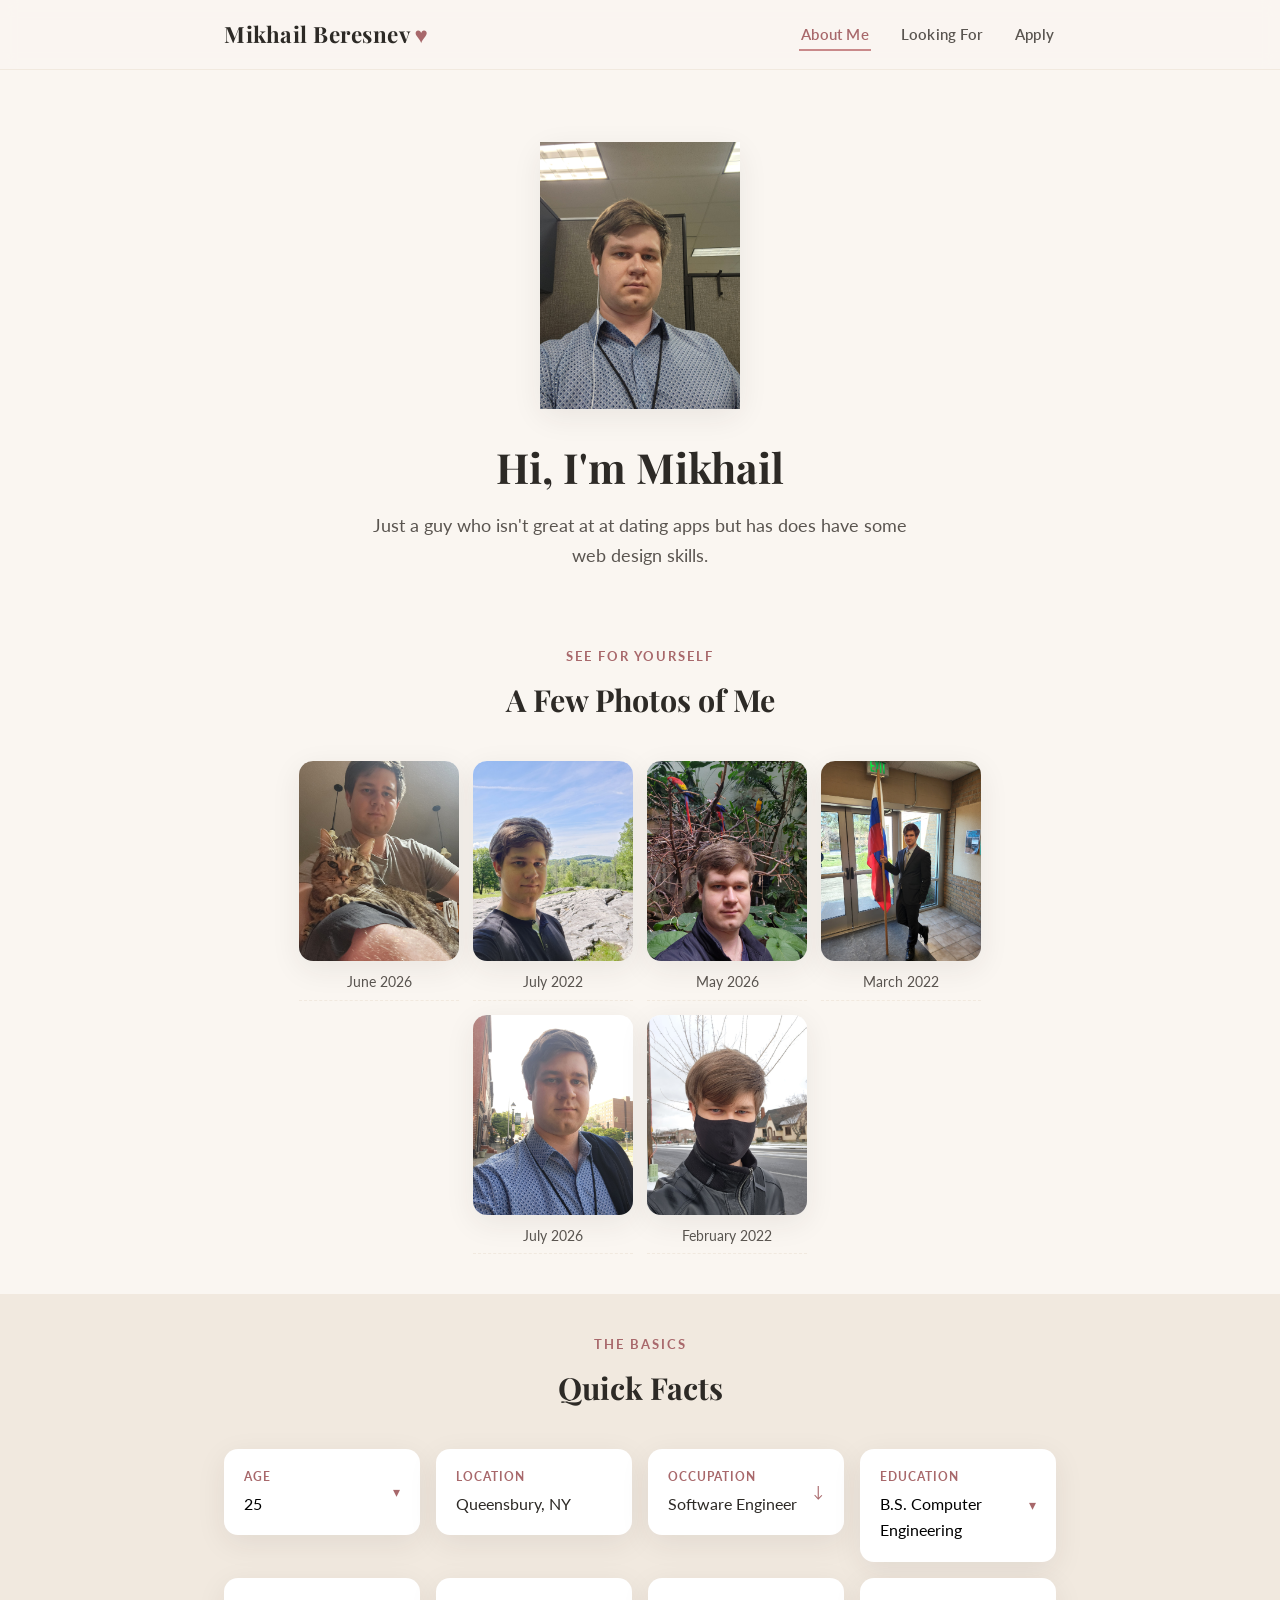
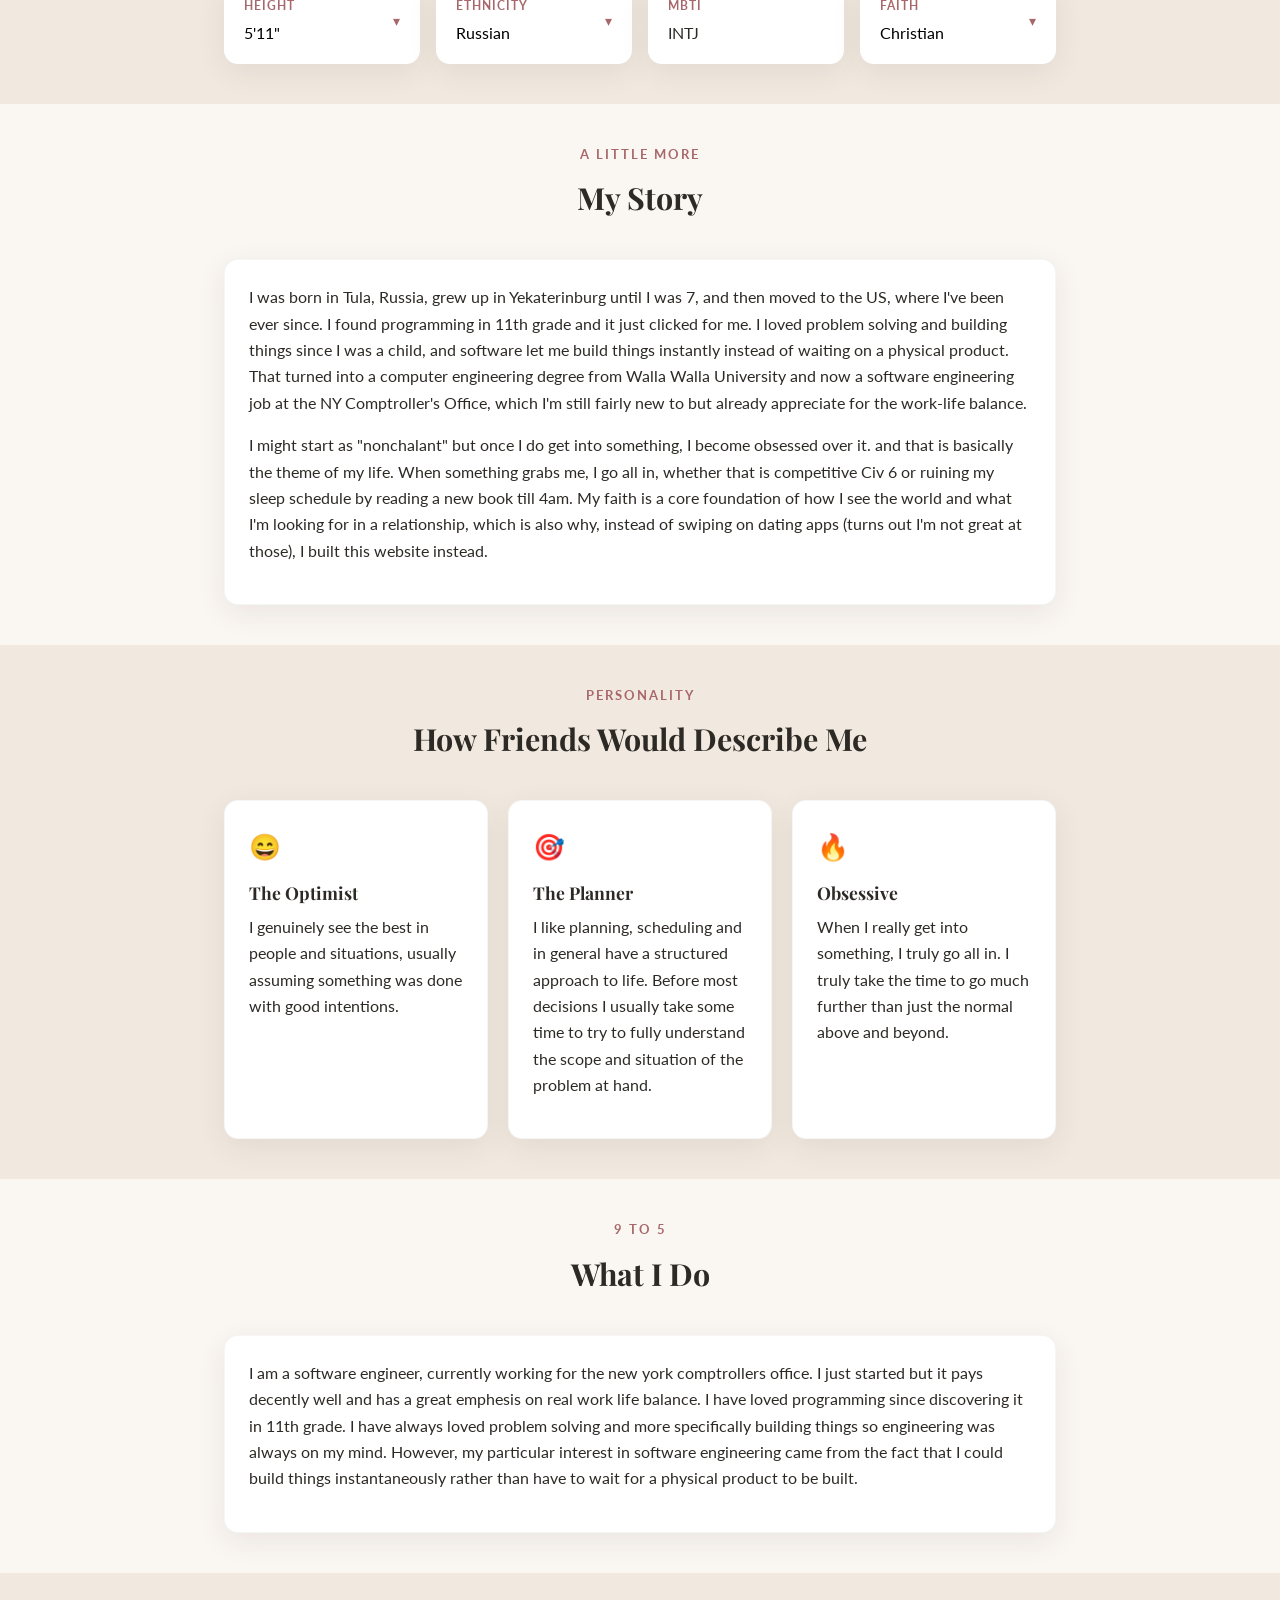
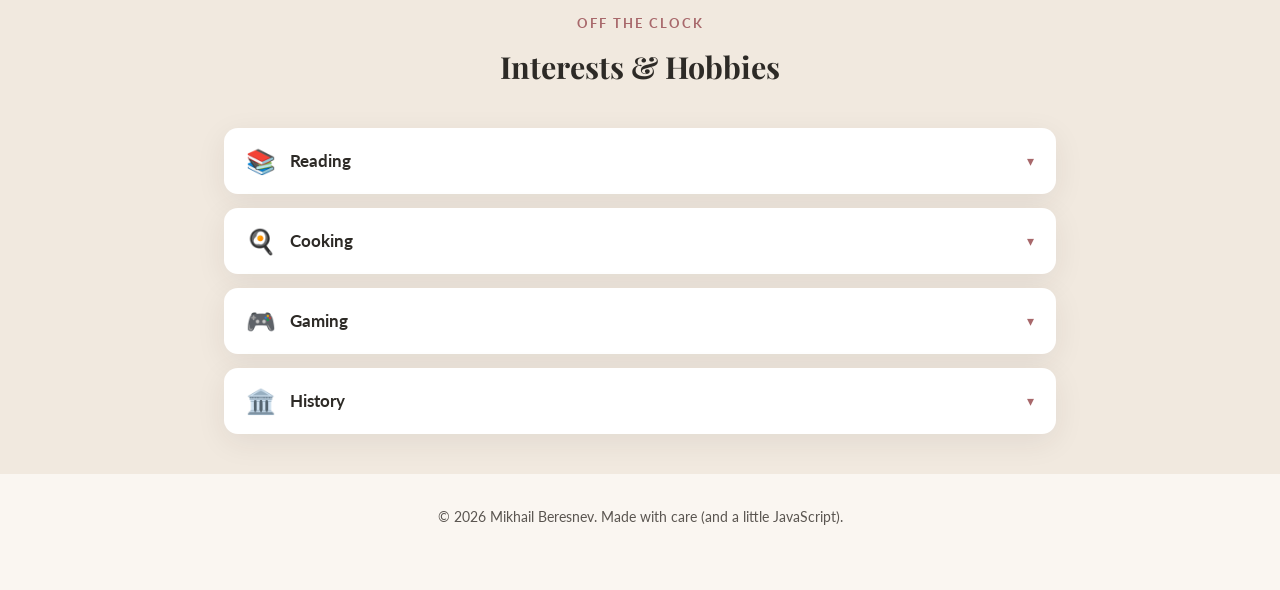
==== index.html @ d7865e02 "Add dating resume site: About Me, Looking For, and Apply pages Static HTML/CSS/JS site with expandab" ====
<!DOCTYPE html>
<html lang="en">
<head>
  <meta charset="UTF-8" />
  <meta name="viewport" content="width=device-width, initial-scale=1.0" />
  <title>About Me | Mikhail Beresnev</title>
  <link rel="preconnect" href="https://fonts.googleapis.com" />
  <link href="https://fonts.googleapis.com/css2?family=Playfair+Display:wght@700&family=Lato:wght@400;700&display=swap" rel="stylesheet" />
  <link rel="stylesheet" href="css/style.css" />
</head>
<body>

  <header class="site-header">
    <nav class="nav-bar">
      <div class="brand">Mikhail Beresnev <span>&hearts;</span></div>
      <button class="nav-toggle" aria-label="Toggle navigation">
        <span></span><span></span><span></span>
      </button>
      <ul class="nav-links">
        <li><a href="index.html">About Me</a></li>
        <li><a href="looking-for.html">Looking For</a></li>
        <li><a href="apply.html">Apply</a></li>
      </ul>
    </nav>
  </header>

  <main>
    <section class="hero">
      <div class="container">
        <div class="hero-photo"><img src="images/personal%20photos/20260702_132244.jpg" alt="Photo of Mikhail" loading="lazy" /></div>
        <h1>Hi, I'm Mikhail</h1>
        <p class="subtitle">
          Just a guy who isn't great at at dating apps but has does have some web design skills.
        </p>
      </div>
    </section>

    <section>
      <div class="container">
        <div class="section-title reveal">
          <span class="kicker">See For Yourself</span>
          <h2>A Few Photos of Me</h2>
        </div>
        <div class="photo-grid reveal">
          <figure class="photo-item">
            <div class="photo-slot"><img src="images/personal%20photos/20260629_222703.jpg" alt="Photo of Mikhail" loading="lazy" /></div>
            <figcaption class="photo-date" contenteditable="true" data-placeholder="Add date">June 2026</figcaption>
          </figure>
          <figure class="photo-item">
            <div class="photo-slot"><img src="images/personal%20photos/Screenshot_20250103_224920_Gallery.jpg" alt="Photo of Mikhail" loading="lazy" /></div>
            <figcaption class="photo-date" contenteditable="true" data-placeholder="Add date">July 2022</figcaption>
          </figure>
          <figure class="photo-item">
            <div class="photo-slot"><img src="images/personal%20photos/20260524_122659.jpg" alt="Photo of Mikhail" loading="lazy" /></div>
            <figcaption class="photo-date" contenteditable="true" data-placeholder="Add date">May 2026</figcaption>
          </figure>
          <figure class="photo-item">
            <div class="photo-slot"><img src="images/personal%20photos/Screenshot_20250103_224856_Gallery.jpg" alt="Photo of Mikhail" loading="lazy" /></div>
            <figcaption class="photo-date" contenteditable="true" data-placeholder="Add date">March 2022</figcaption>
          </figure>
          <figure class="photo-item">
            <div class="photo-slot"><img src="images/personal%20photos/20260702_171111.jpg" alt="Photo of Mikhail" loading="lazy" /></div>
            <figcaption class="photo-date" contenteditable="true" data-placeholder="Add date">July 2026</figcaption>
          </figure>
          <figure class="photo-item">
            <div class="photo-slot"><img src="images/personal%20photos/Screenshot_20250103_224812_Gallery.jpg" alt="Photo of Mikhail" loading="lazy" /></div>
            <figcaption class="photo-date" contenteditable="true" data-placeholder="Add date">February 2022</figcaption>
          </figure>
        </div>
      </div>
    </section>

    <section class="alt">
      <div class="container">
        <div class="section-title reveal">
          <span class="kicker">The Basics</span>
          <h2>Quick Facts</h2>
        </div>
        <ul class="fact-list reveal">
          <li class="fact">
            <button class="fact-toggle" aria-expanded="false">
              <span class="fact-main"><span class="label">Age</span><span class="fact-value">25</span></span>
              <span class="fact-chevron">&#9662;</span>
            </button>
            <div class="fact-panel">
              <div class="fact-panel-inner">
                <p>May 4th, 2001</p>
              </div>
            </div>
          </li>
          <li class="fact fact-static">
            <span class="fact-main"><span class="label">Location</span><span class="fact-value">Queensbury, NY</span></span>
          </li>
          <li class="fact">
            <a class="fact-toggle fact-link" href="#what-i-do">
              <span class="fact-main"><span class="label">Occupation</span><span class="fact-value">Software Engineer</span></span>
              <span class="fact-chevron fact-arrow">&#8595;</span>
            </a>
          </li>
          <li class="fact">
            <button class="fact-toggle" aria-expanded="false">
              <span class="fact-main"><span class="label">Education</span><span class="fact-value">B.S. Computer Engineering</span></span>
              <span class="fact-chevron">&#9662;</span>
            </button>
            <div class="fact-panel">
              <div class="fact-panel-inner">
                <p>Walla Walla University</p>
              </div>
            </div>
          </li>
          <li class="fact">
            <button class="fact-toggle" aria-expanded="false">
              <span class="fact-main"><span class="label">Height</span><span class="fact-value">5'11"</span></span>
              <span class="fact-chevron">&#9662;</span>
            </button>
            <div class="fact-panel">
              <div class="fact-panel-inner">
                <p>6 feet with shoes</p>
              </div>
            </div>
          </li>
          <li class="fact">
            <button class="fact-toggle" aria-expanded="false">
              <span class="fact-main"><span class="label">Ethnicity</span><span class="fact-value">Russian</span></span>
              <span class="fact-chevron">&#9662;</span>
            </button>
            <div class="fact-panel">
              <div class="fact-panel-inner">
                <p>100% Russian, born in Tula and lived in Yekaterinburg till 7 before moving to the US</p>
              </div>
            </div>
          </li>
          <li class="fact fact-static">
            <span class="fact-main"><span class="label">MBTI</span><span class="fact-value">INTJ</span></span>
          </li>
          <li class="fact">
            <button class="fact-toggle" aria-expanded="false">
              <span class="fact-main"><span class="label">Faith</span><span class="fact-value">Christian</span></span>
              <span class="fact-chevron">&#9662;</span>
            </button>
            <div class="fact-panel">
              <div class="fact-panel-inner">
                <p>Seventh-Day Adventist</p>
              </div>
            </div>
          </li>
        </ul>
      </div>
    </section>

    <section>
      <div class="container">
        <div class="section-title reveal">
          <span class="kicker">A Little More</span>
          <h2>My Story</h2>
        </div>
        <div class="card reveal">
          <p>
            I was born in Tula, Russia, grew up in Yekaterinburg until I was 7, and then moved to
            the US, where I've been ever since. I found programming in 11th grade and it just clicked for me. 
            I loved problem solving and building things since I was a child, and software let me build things instantly 
            instead of waiting on a physical product. That turned into a computer engineering
            degree from Walla Walla University and now a software engineering job at the NY Comptroller's
            Office, which I'm still fairly new to but already appreciate for the work-life balance.
          </p>
          <p>
            I might start as "nonchalant" but once I do get into something, I become obsessed over it. and that is 
            basically the theme of my life. When something grabs me, I go all in, whether 
            that is competitive Civ 6 or ruining my sleep schedule by reading a new book till 4am.
            My faith is a core foundation of how I see the world and what I'm looking for in a relationship, 
            which is also why, instead of swiping on dating apps (turns out I'm not great at those),
            I built this website instead.
          </p>
        </div>
      </div>
    </section>

    <section class="alt">
      <div class="container">
        <div class="section-title reveal">
          <span class="kicker">Personality</span>
          <h2>How Friends Would Describe Me</h2>
        </div>
        <div class="grid reveal">
          <div class="card">
            <span class="icon">😄</span>
            <h3>The Optimist</h3>
            <p>I genuinely see the best in people and situations, usually assuming 
              something was done with good intentions.</p>
          </div>
          <div class="card">
            <span class="icon">🎯</span>
            <h3>The Planner</h3>
            <p>I like planning, scheduling and in general have a structured approach to life. 
              Before most decisions I usually take some time to try to fully understand 
              the scope and situation of the problem at hand.</p>
          </div>
          <div class="card">
            <span class="icon">🔥</span>
            <h3>Obsessive</h3>
            <p>When I really get into something, I truly go all in. I truly take the time to go 
              much further than just the normal above and beyond.</p>
          </div>
        </div>
      </div>
    </section>

    <section id="what-i-do">
      <div class="container">
        <div class="section-title reveal">
          <span class="kicker">9 to 5</span>
          <h2>What I Do</h2>
        </div>
        <div class="card reveal">
          <p>
            I am a software engineer, currently working for the new york comptrollers office. 
            I just started but it pays decently well and has a great emphesis on real work life balance. 
            I have loved programming since discovering it in 11th grade. I have always loved problem solving and
            more specifically building things so engineering was always on my mind. However, my particular interest
            in software engineering came from the fact that I could build things instantaneously rather than have to wait
            for a physical product to be built. 
          </p>
        </div>
      </div>
    </section>

    <section class="alt">
      <div class="container">
        <div class="section-title reveal">
          <span class="kicker">Off the Clock</span>
          <h2>Interests &amp; Hobbies</h2>
        </div>
        <div class="hobbies-list reveal">

          <div class="hobby">
            <button class="hobby-toggle" aria-expanded="false">
              <span class="hobby-icon">📚</span>
              <span class="hobby-name">Reading</span>
              <span class="hobby-chevron">&#9662;</span>
            </button>
            <div class="hobby-panel">
              <div class="hobby-panel-inner">
                <p>I didn't care too much for reading when I was younger, and then I read Prince Capsian 
                  from the Chronicles of Narnia series in 4th gradeand have been an avid reader since.
                  I experienced a second revolution around the age of 14 when I discovered light novels, 
                  and later Chinese web novels. Since then, I read on average probably around 3-4 hours a day, 
                  sometimes a lot more if I am just starting a new book.
                </p>
                <a class="hobby-link-card" href="https://www.novelupdates.com/viewlist/89426/" target="_blank" rel="noopener">
                  <span class="hobby-link-icon">📖</span>
                  <span class="hobby-link-info">
                    <span class="hobby-link-title">Mikhail's Masterpieces</span>
                    <span class="hobby-link-desc">Some novels that I consider to be the peak of eastern literature.</span>
                  </span>
                  <span class="hobby-link-arrow">&#8594;</span>
                </a>
              </div>
            </div>
          </div>

          <div class="hobby">
            <button class="hobby-toggle" aria-expanded="false">
              <span class="hobby-icon">🍳</span>
              <span class="hobby-name">Cooking</span>
              <span class="hobby-chevron">&#9662;</span>
            </button>
            <div class="hobby-panel">
              <div class="hobby-panel-inner">
                <p>I love food, and by extension love cooking when I have the opportunity.
                  Sounds a bit basic but my signature dish is a garlic heavy tomato soup. 
                  I can also make pasta at resteurant quality, though I don't enjoy pasta too often myself. 
                  Regarding food in general, I generally like spicy food, though the spiciest I can go 
                  is the buldak chicken ramen. My favorite cuisine is Russian, but a close second is Greek. I am mostly a vegetarian 
                  myself with the exception of chicken, but I do occasionally eat Beef, Lamb and Turkey.</p>
                <div class="hobby-gallery">
                  <div class="hobby-photo"><img src="images/food/20220516_183814.jpg" alt="A dish Mikhail cooked" loading="lazy" /></div>
                  <div class="hobby-photo"><img src="images/food/20220520_155654.jpg" alt="A dish Mikhail cooked" loading="lazy" /></div>
                  <div class="hobby-photo"><img src="images/food/20220529_213527.jpg" alt="A dish Mikhail cooked" loading="lazy" /></div>
                </div>
              </div>
            </div>
          </div>

          <div class="hobby">
            <button class="hobby-toggle" aria-expanded="false">
              <span class="hobby-icon">🎮</span>
              <span class="hobby-name">Gaming</span>
              <span class="hobby-chevron">&#9662;</span>
            </button>
            <div class="hobby-panel">
              <div class="hobby-panel-inner">
                <p>Gaming is interesting because it is more of a social tool/activty for me than anything else. 
                  Since I was a kid, it was my primary way to connect with people. Thus, it has developed to be an important hobby for me. 
                  I primarily enjoy playing startegy games like Civilizations 6, and Crusader Kings 3. 
                  Should note/brag that I can be considered a top 100 player in Civilizations 6 in the world, 
                  with my team making it to the top 8 in the world championship.
                  I don't play single player games as much but I recently really enjoyed playing Expeditions 33. 
                  Finally, for my top 3, Genshin Impact is up there, with me playing it from day 1 and being AR60, though I haven't played it in the last year.</p>
                <div class="hobby-gallery">
                  <div class="hobby-photo"><img src="images/gaming/e5833a53529ff9879e87689f1e8b04d45ba7e6c97fa791e2.avif" alt="A game I enjoy" loading="lazy" /></div>
                  <div class="hobby-photo"><img src="images/gaming/fifa-22-pc-game-origin-cover_47_.jpg" alt="FIFA 22" loading="lazy" /></div>
                  <div class="hobby-photo"><img src="images/gaming/genshin-impact-hqdph.jpg" alt="Genshin Impact" loading="lazy" /></div>
                </div>
              </div>
            </div>
          </div>

          <div class="hobby">
            <button class="hobby-toggle" aria-expanded="false">
              <span class="hobby-icon">🏛️</span>
              <span class="hobby-name">History</span>
              <span class="hobby-chevron">&#9662;</span>
            </button>
            <div class="hobby-panel">
              <div class="hobby-panel-inner">
                <p>Along with Math, History has always been my favorite subject. 
                  I tend to be drawn to ancient history in particular as it is always fascinating to 
                  me to learn about how people of the past lived. My study generally includes the whole world 
                  the more ancient the period is. However, as we move to the modern times, especially 
                  after the medieval era, I tend to focus more on Europe, and more particularly on Russia past the Renaissance. 
                  Recently I have also really enjoyed the "Fall of Civilization Podcast" that I would like to recommend.</p>
                <a class="hobby-link-card" href="https://www.youtube.com/@FallofCivilizations" target="_blank" rel="noopener">
                  <span class="hobby-link-icon">🏺</span>
                  <span class="hobby-link-info">
                    <span class="hobby-link-title">Fall of Civilizations</span>
                    <span class="hobby-link-desc">The podcast/channel I keep recommending to everyone.</span>
                  </span>
                  <span class="hobby-link-arrow">&#8594;</span>
                </a>
              </div>
            </div>
          </div>

        </div>
      </div>
    </section>
  </main>

  <footer class="site-footer">
    <div class="container">
      <p>&copy; <span id="year"></span> Mikhail Beresnev. Made with care (and a little JavaScript).</p>
    </div>
  </footer>

  <script src="js/main.js"></script>
  <script>document.getElementById("year").textContent = new Date().getFullYear();</script>
</body>
</html>
---- css/style.css ----
/* ===== Design tokens ===== */
:root {
  --cream: #faf6f1;
  --cream-dark: #f1e9df;
  --charcoal: #2d2a26;
  --charcoal-soft: #5a5550;
  --rose: #c98a8a;
  --rose-dark: #a8686b;
  --gold: #c9a86a;
  --card-shadow: 0 8px 30px rgba(45, 42, 38, 0.08);
  --radius: 14px;
  --max-width: 880px;
}

* {
  box-sizing: border-box;
}

html {
  scroll-behavior: smooth;
}

body {
  margin: 0;
  font-family: "Lato", "Segoe UI", -apple-system, sans-serif;
  color: var(--charcoal);
  background: var(--cream);
  line-height: 1.65;
}

h1, h2, h3, h4 {
  font-family: "Playfair Display", "Georgia", serif;
  font-weight: 700;
  color: var(--charcoal);
  margin: 0 0 0.5em;
}

p {
  margin: 0 0 1em;
}

a {
  color: var(--rose-dark);
  text-decoration: none;
}

a:hover {
  text-decoration: underline;
}

img {
  max-width: 100%;
  display: block;
}

.container {
  max-width: var(--max-width);
  margin: 0 auto;
  padding: 0 24px;
}

/* ===== Header / Nav ===== */
.site-header {
  position: sticky;
  top: 0;
  z-index: 100;
  background: rgba(250, 246, 241, 0.9);
  backdrop-filter: blur(8px);
  border-bottom: 1px solid var(--cream-dark);
}

.nav-bar {
  max-width: var(--max-width);
  margin: 0 auto;
  padding: 16px 24px;
  display: flex;
  align-items: center;
  justify-content: space-between;
}

.brand {
  font-family: "Playfair Display", serif;
  font-size: 1.4rem;
  font-weight: 700;
  letter-spacing: 0.5px;
}

.brand span {
  color: var(--rose-dark);
}

.nav-links {
  display: flex;
  gap: 28px;
  list-style: none;
  margin: 0;
  padding: 0;
}

.nav-links a {
  color: var(--charcoal-soft);
  font-weight: 600;
  font-size: 0.95rem;
  letter-spacing: 0.2px;
  padding: 6px 2px;
  border-bottom: 2px solid transparent;
  transition: color 0.2s, border-color 0.2s;
}

.nav-links a:hover,
.nav-links a.active {
  color: var(--rose-dark);
  border-bottom-color: var(--rose);
  text-decoration: none;
}

.nav-toggle {
  display: none;
  background: none;
  border: none;
  cursor: pointer;
  padding: 8px;
}

.nav-toggle span {
  display: block;
  width: 24px;
  height: 2px;
  background: var(--charcoal);
  margin: 5px 0;
  transition: transform 0.2s, opacity 0.2s;
}

/* ===== Hero ===== */
.hero {
  padding: 72px 0 48px;
  text-align: center;
}

.hero-photo {
  width: 200px;
  aspect-ratio: 4 / 5;
  border-radius: var(--radius);
  margin: 0 auto 24px;
  background: linear-gradient(135deg, var(--rose), var(--gold));
  display: flex;
  align-items: center;
  justify-content: center;
  color: white;
  font-family: "Playfair Display", serif;
  font-size: 2.4rem;
  box-shadow: var(--card-shadow);
}

.hero h1 {
  font-size: 2.6rem;
  margin-bottom: 0.2em;
}

.hero .subtitle {
  color: var(--charcoal-soft);
  font-size: 1.15rem;
  max-width: 560px;
  margin: 0 auto 1.5em;
}

.tagline {
  display: inline-block;
  background: var(--cream-dark);
  color: var(--rose-dark);
  padding: 6px 16px;
  border-radius: 999px;
  font-size: 0.85rem;
  font-weight: 700;
  letter-spacing: 0.5px;
  text-transform: uppercase;
}

/* ===== Sections & Cards ===== */
section {
  padding: 40px 0;
}

/* Avoid stacking the hero's own bottom padding with the next section's
   top padding, which otherwise reads as a big dead gap between them. */
.hero + section {
  padding-top: 0;
}

section.alt {
  background: var(--cream-dark);
}

.section-title {
  text-align: center;
  margin-bottom: 36px;
}

.section-title h2 {
  font-size: 1.9rem;
}

.section-title .kicker {
  display: block;
  color: var(--rose-dark);
  font-size: 0.8rem;
  font-weight: 700;
  letter-spacing: 2px;
  text-transform: uppercase;
  margin-bottom: 8px;
}

.grid {
  display: grid;
  grid-template-columns: repeat(auto-fit, minmax(220px, 1fr));
  gap: 20px;
}

.card {
  background: white;
  border-radius: var(--radius);
  padding: 24px;
  box-shadow: var(--card-shadow);
  border: 1px solid rgba(45, 42, 38, 0.04);
}

.card h3 {
  font-size: 1.1rem;
  margin-bottom: 0.4em;
}

.card .icon {
  font-size: 1.6rem;
  margin-bottom: 10px;
  display: block;
}

.fact-list {
  list-style: none;
  padding: 0;
  margin: 0;
  display: grid;
  grid-template-columns: repeat(auto-fit, minmax(180px, 1fr));
  gap: 16px;
  align-items: start;
}

.fact-list li.fact {
  background: white;
  border-radius: var(--radius);
  box-shadow: var(--card-shadow);
  overflow: hidden;
}

.fact-toggle {
  width: 100%;
  min-height: 60px;
  box-sizing: border-box;
  display: flex;
  align-items: center;
  gap: 10px;
  background: none;
  border: none;
  cursor: pointer;
  font: inherit;
  line-height: inherit;
  margin: 0;
  text-align: left;
  padding: 18px 20px;
}

.fact-main {
  flex: 1;
  min-width: 0;
}

.fact-value {
  display: block;
}

.fact-chevron {
  color: var(--rose-dark);
  font-size: 0.85rem;
  flex-shrink: 0;
  transition: transform 0.25s ease;
}

.fact-toggle[aria-expanded="true"] .fact-chevron {
  transform: rotate(180deg);
}

.fact-list li.fact-static {
  min-height: 60px;
  box-sizing: border-box;
  display: flex;
  align-items: center;
  padding: 18px 20px;
}

a.fact-toggle.fact-link {
  color: inherit;
  text-decoration: none;
}

a.fact-toggle.fact-link:hover {
  text-decoration: none;
}

a.fact-toggle.fact-link:hover .fact-value {
  color: var(--rose-dark);
}

.fact-arrow {
  transition: transform 0.2s ease;
}

a.fact-toggle.fact-link:hover .fact-arrow {
  transform: translateY(3px);
}

.fact-panel {
  max-height: 0;
  overflow: hidden;
  transition: max-height 0.3s ease;
}

.fact-panel-inner {
  padding: 0 20px 18px;
}

.fact-panel-inner p {
  margin: 0;
  font-size: 0.92rem;
  color: var(--charcoal-soft);
}

.fact-list .label {
  display: block;
  font-size: 0.75rem;
  text-transform: uppercase;
  letter-spacing: 1px;
  color: var(--rose-dark);
  font-weight: 700;
  margin-bottom: 4px;
}

/* ===== Photo grid (About Me photos) ===== */
.photo-grid {
  display: flex;
  flex-wrap: wrap;
  justify-content: center;
  gap: 14px;
}

.photo-item {
  margin: 0;
  width: 160px;
}

.photo-slot {
  aspect-ratio: 4 / 5;
  border-radius: var(--radius);
  display: flex;
  align-items: center;
  justify-content: center;
  color: #b7ac9d;
  font-size: 0.9rem;
  background: white;
  box-shadow: var(--card-shadow);
  position: relative;
  cursor: pointer;
  overflow: hidden;
  transition: box-shadow 0.2s ease;
}

.photo-slot img {
  width: 100%;
  height: 100%;
  object-fit: cover;
}

.photo-slot:hover {
  box-shadow: 0 10px 34px rgba(45, 42, 38, 0.14);
}

/* Featured (expanded) photo — flex-basis 100% (not max-width on the item
   itself) guarantees a full line-break even on wide screens; the visual
   size cap lives on the inner slot instead so it still reads as centered. */
.photo-item.is-featured {
  order: -1;
  flex: 1 1 100%;
  width: 100%;
  margin-bottom: 4px;
}

.photo-item.is-featured .photo-slot {
  max-width: 420px;
  margin: 0 auto;
}

.photo-grid.gallery-active .photo-item:not(.is-featured) {
  width: 92px;
}

.photo-item.is-featured .photo-slot::after {
  content: "\2715 close";
  position: absolute;
  bottom: 10px;
  right: 10px;
  font-size: 0.7rem;
  letter-spacing: 0.5px;
  background: rgba(255, 255, 255, 0.9);
  padding: 4px 10px;
  border-radius: 999px;
  color: var(--charcoal-soft);
  box-shadow: var(--card-shadow);
}

.photo-date {
  margin-top: 8px;
  text-align: center;
  font-size: 0.85rem;
  color: var(--charcoal-soft);
  border-bottom: 1px dashed var(--cream-dark);
  padding: 2px 4px 6px;
  cursor: text;
}

.photo-date:hover,
.photo-date:focus {
  color: var(--rose-dark);
  border-bottom-color: var(--rose);
  outline: none;
}

.tag-cloud {
  display: flex;
  flex-wrap: wrap;
  gap: 10px;
  justify-content: center;
}

.tag {
  background: white;
  border: 1px solid var(--cream-dark);
  padding: 8px 16px;
  border-radius: 999px;
  font-size: 0.9rem;
  box-shadow: var(--card-shadow);
}

/* ===== Expandable hobby cards ===== */
.hobbies-list {
  display: flex;
  flex-direction: column;
  gap: 14px;
}

.hobby {
  background: white;
  border-radius: var(--radius);
  box-shadow: var(--card-shadow);
  overflow: hidden;
}

.hobby-toggle {
  width: 100%;
  display: flex;
  align-items: center;
  gap: 14px;
  background: none;
  border: none;
  cursor: pointer;
  padding: 18px 22px;
  font-family: inherit;
  text-align: left;
}

.hobby-icon {
  font-size: 1.5rem;
}

.hobby-name {
  flex: 1;
  font-weight: 700;
  font-size: 1.05rem;
  color: var(--charcoal);
}

.hobby-chevron {
  color: var(--rose-dark);
  font-size: 0.9rem;
  transition: transform 0.25s ease;
}

.hobby-toggle[aria-expanded="true"] .hobby-chevron {
  transform: rotate(180deg);
}

.hobby-toggle:hover .hobby-name {
  color: var(--rose-dark);
}

.hobby-panel {
  max-height: 0;
  overflow: hidden;
  transition: max-height 0.35s ease;
}

.hobby-panel-inner {
  padding: 0 22px 22px;
}

.hobby-panel-inner p {
  margin-bottom: 16px;
  color: var(--charcoal-soft);
}

.hobby-gallery {
  display: grid;
  grid-template-columns: repeat(auto-fit, minmax(120px, 1fr));
  gap: 10px;
}

.hobby-photo {
  aspect-ratio: 4 / 3;
  border: 2px dashed var(--cream-dark);
  border-radius: 10px;
  display: flex;
  align-items: center;
  justify-content: center;
  color: #b7ac9d;
  font-size: 0.85rem;
  background: var(--cream);
  overflow: hidden;
}

.hobby-photo:has(img) {
  border-style: solid;
}

.hobby-photo img {
  width: 100%;
  height: 100%;
  object-fit: contain;
}

/* ===== Hobby link-out card (e.g. an external reading list) ===== */
.hobby-link-card {
  display: flex;
  align-items: center;
  gap: 16px;
  background: var(--cream);
  border: 1px solid var(--cream-dark);
  border-radius: var(--radius);
  padding: 16px 20px;
  color: inherit;
  text-decoration: none;
  transition: border-color 0.2s ease, background 0.2s ease;
}

.hobby-link-card:hover {
  border-color: var(--rose);
  background: white;
  text-decoration: none;
}

.hobby-link-icon {
  font-size: 1.6rem;
  flex-shrink: 0;
}

.hobby-link-info {
  flex: 1;
  min-width: 0;
  display: flex;
  flex-direction: column;
  gap: 2px;
}

.hobby-link-title {
  font-weight: 700;
  color: var(--charcoal);
}

.hobby-link-desc {
  font-size: 0.85rem;
  color: var(--charcoal-soft);
}

.hobby-link-arrow {
  color: var(--rose-dark);
  font-size: 1.1rem;
  flex-shrink: 0;
  transition: transform 0.2s ease;
}

.hobby-link-card:hover .hobby-link-arrow {
  transform: translateX(4px);
}

/* ===== Multi-column comparison (Looking For page) ===== */
.compare {
  display: grid;
  grid-template-columns: repeat(auto-fit, minmax(230px, 1fr));
  gap: 20px;
}

@media (max-width: 640px) {
  .compare {
    grid-template-columns: 1fr;
  }
}

.compare .card h3,
.no-gos h3 {
  display: flex;
  align-items: center;
  gap: 8px;
}

.must-haves h3 { color: var(--rose-dark); }
.nice-haves h3 { color: var(--gold); }
.no-gos h3 { color: #a1584f; }
.no-gos .point-list { margin-top: 8px; }

/* ===== Expandable must-have / nice-to-have points ===== */
.point-list {
  list-style: none;
  margin: 0;
  padding: 0;
}

.point {
  border-bottom: 1px solid var(--cream-dark);
}

.point:last-child {
  border-bottom: none;
}

.point-toggle {
  width: 100%;
  display: flex;
  align-items: center;
  gap: 10px;
  background: none;
  border: none;
  cursor: pointer;
  font: inherit;
  line-height: inherit;
  color: inherit;
  text-align: left;
  padding: 12px 2px;
}

.point-text {
  flex: 1;
}

.point-toggle .point-chevron {
  color: var(--rose-dark);
  font-size: 0.8rem;
  flex-shrink: 0;
  transition: transform 0.25s ease;
}

.point-toggle[aria-expanded="true"] .point-chevron {
  transform: rotate(180deg);
}

.point-panel {
  max-height: 0;
  overflow: hidden;
  transition: max-height 0.3s ease;
}

.point-panel-inner {
  padding: 0 2px 14px;
}

.point-panel-inner p {
  margin: 0;
  font-size: 0.88rem;
  color: var(--charcoal-soft);
}

/* ===== Disclaimer panel ===== */
.disclaimer {
  display: flex;
  align-items: flex-start;
  gap: 14px;
  background: white;
  border: 1px solid var(--cream-dark);
  border-left: 4px solid var(--rose);
  border-radius: var(--radius);
  padding: 20px 24px;
  box-shadow: var(--card-shadow);
}

.disclaimer-icon {
  font-size: 1.3rem;
  line-height: 1.4;
}

.disclaimer p {
  margin: 0;
  font-size: 0.92rem;
  color: var(--charcoal-soft);
}

.disclaimer strong {
  color: var(--charcoal);
}

/* ===== Principles (numbered list) ===== */
.principle {
  display: flex;
  gap: 20px;
  align-items: flex-start;
  background: white;
  border-radius: var(--radius);
  padding: 24px;
  box-shadow: var(--card-shadow);
  margin-bottom: 20px;
}

.principle .num {
  font-family: "Playfair Display", serif;
  font-size: 2rem;
  color: var(--rose);
  font-weight: 700;
  line-height: 1;
  min-width: 48px;
}

.principle h3 {
  margin-bottom: 6px;
}

/* ===== Form (Apply page) ===== */
.form-card {
  background: white;
  border-radius: var(--radius);
  box-shadow: var(--card-shadow);
  padding: 36px;
}

.form-row {
  display: grid;
  grid-template-columns: 1fr 1fr;
  gap: 18px;
}

@media (max-width: 640px) {
  .form-row {
    grid-template-columns: 1fr;
  }
}

.field {
  margin-bottom: 20px;
}

.field label {
  display: block;
  font-weight: 700;
  font-size: 0.9rem;
  margin-bottom: 6px;
  color: var(--charcoal-soft);
}

.field .hint {
  font-weight: 400;
  font-size: 0.8rem;
  color: #9a948c;
}

input[type="text"],
input[type="email"],
input[type="number"],
input[type="tel"],
input[type="url"],
input[type="file"],
select,
textarea {
  width: 100%;
  padding: 12px 14px;
  border: 1px solid #e2d9cc;
  border-radius: 8px;
  font-family: inherit;
  font-size: 1rem;
  background: var(--cream);
  color: var(--charcoal);
  transition: border-color 0.2s, box-shadow 0.2s;
}

input:focus,
select:focus,
textarea:focus {
  outline: none;
  border-color: var(--rose);
  box-shadow: 0 0 0 3px rgba(201, 138, 138, 0.15);
}

textarea {
  resize: vertical;
  min-height: 100px;
}

.error-msg {
  color: #b23b3b;
  font-size: 0.82rem;
  margin-top: 4px;
  display: none;
}

.field.invalid input,
.field.invalid textarea {
  border-color: #b23b3b;
}

.field.invalid .error-msg {
  display: block;
}

.btn {
  display: inline-block;
  background: var(--rose-dark);
  color: white;
  border: none;
  padding: 14px 32px;
  border-radius: 999px;
  font-size: 1rem;
  font-weight: 700;
  letter-spacing: 0.3px;
  cursor: pointer;
  transition: background 0.2s, transform 0.15s;
}

.btn:hover {
  background: #8f5457;
  text-decoration: none;
}

.btn:active {
  transform: scale(0.98);
}

.form-footer {
  text-align: center;
  margin-top: 8px;
}

.success-banner {
  display: none;
  background: #e7f3e5;
  border: 1px solid #b7d9b1;
  color: #365e30;
  padding: 16px 20px;
  border-radius: var(--radius);
  margin-bottom: 24px;
  text-align: center;
  font-weight: 600;
}

.success-banner.show {
  display: block;
}

.error-banner {
  display: none;
  background: #fbe9e7;
  border: 1px solid #eab3ab;
  color: #8a3b30;
  padding: 16px 20px;
  border-radius: var(--radius);
  margin-bottom: 24px;
  text-align: center;
  font-weight: 600;
}

.error-banner.show {
  display: block;
}

.hp-field {
  position: absolute;
  left: -9999px;
  width: 1px;
  height: 1px;
  opacity: 0;
}

/* ===== Footer ===== */
.site-footer {
  text-align: center;
  padding: 32px 24px 48px;
  color: var(--charcoal-soft);
  font-size: 0.85rem;
}

/* ===== Reveal animation ===== */
.reveal {
  opacity: 0;
  transform: translateY(16px);
  transition: opacity 0.6s ease, transform 0.6s ease;
}

.reveal.visible {
  opacity: 1;
  transform: translateY(0);
}

/* ===== Mobile nav ===== */
@media (max-width: 720px) {
  .nav-toggle {
    display: block;
  }

  .nav-links {
    position: absolute;
    top: 100%;
    left: 0;
    right: 0;
    background: var(--cream);
    flex-direction: column;
    gap: 0;
    max-height: 0;
    overflow: hidden;
    transition: max-height 0.25s ease;
    border-bottom: 1px solid var(--cream-dark);
  }

  .nav-links.open {
    max-height: 300px;
  }

  .nav-links li {
    border-top: 1px solid var(--cream-dark);
  }

  .nav-links a {
    display: block;
    padding: 14px 24px;
  }

  .hero h1 {
    font-size: 2.1rem;
  }
}
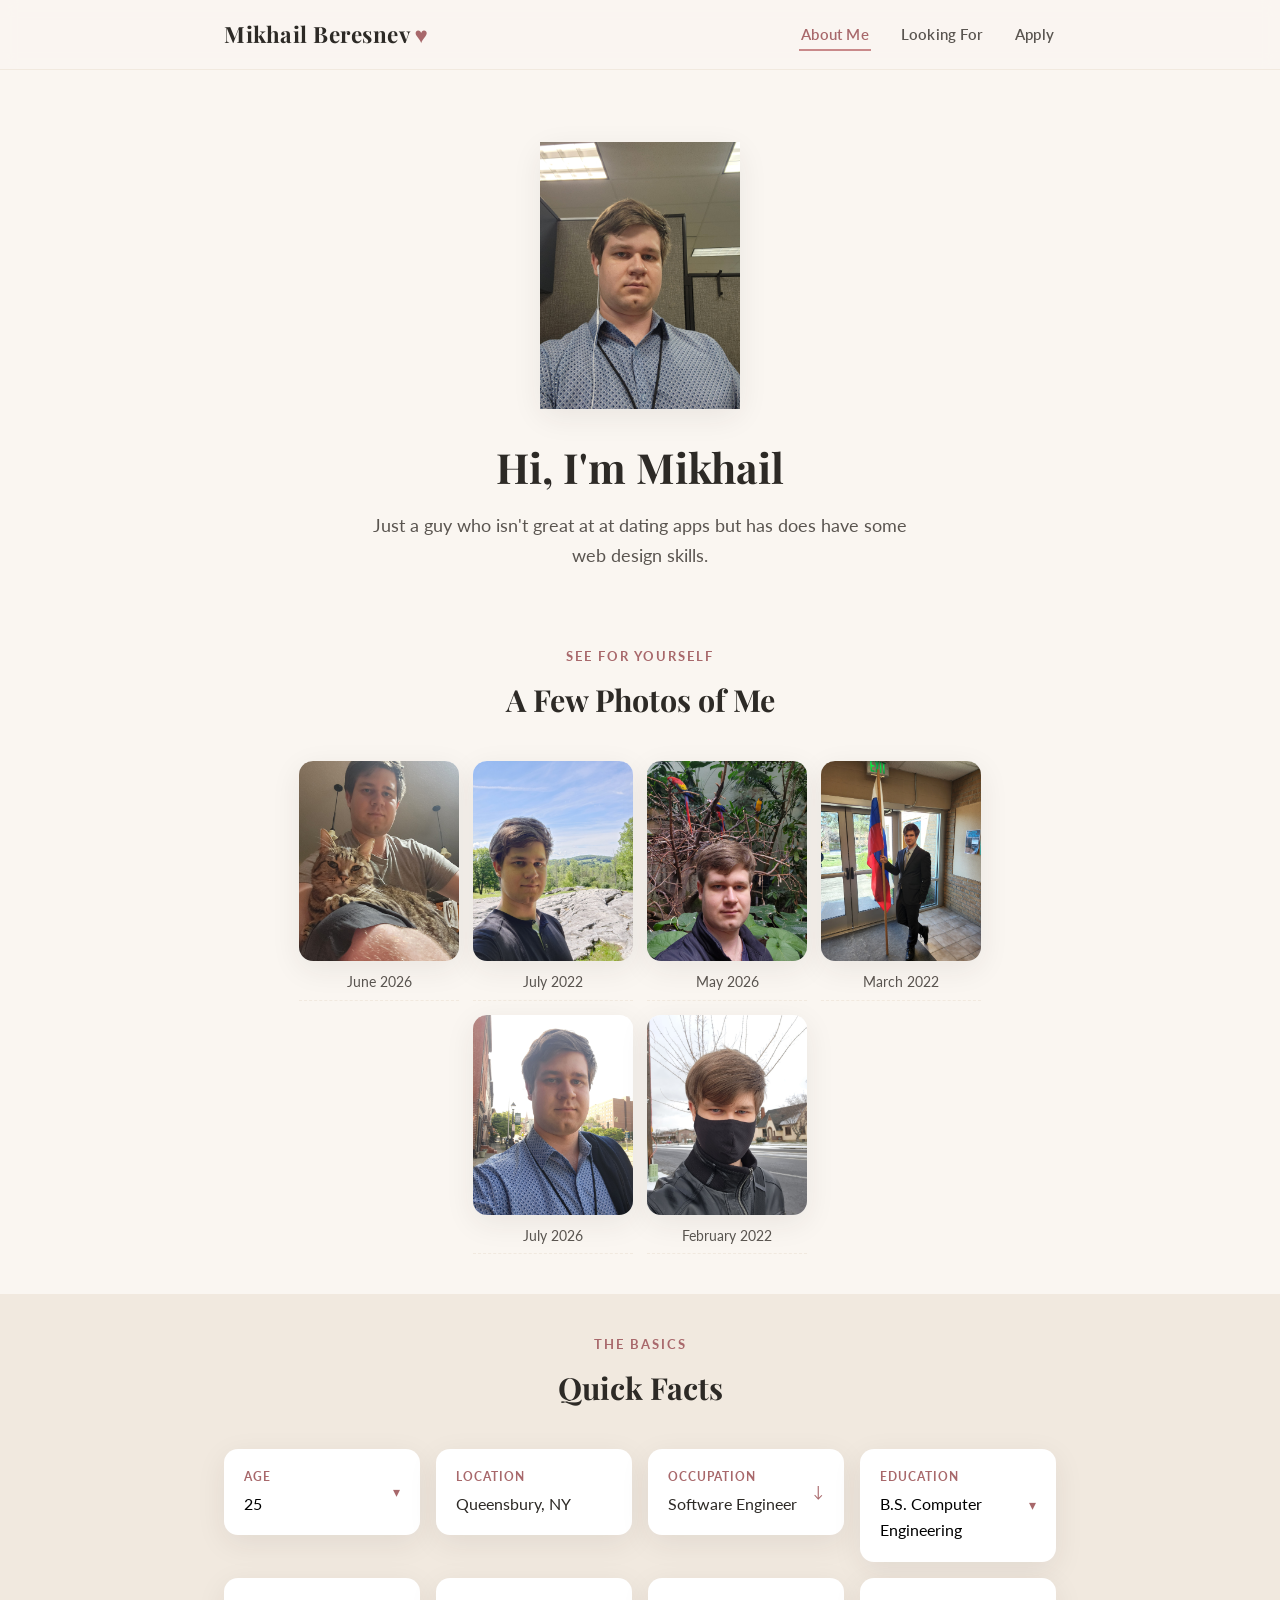
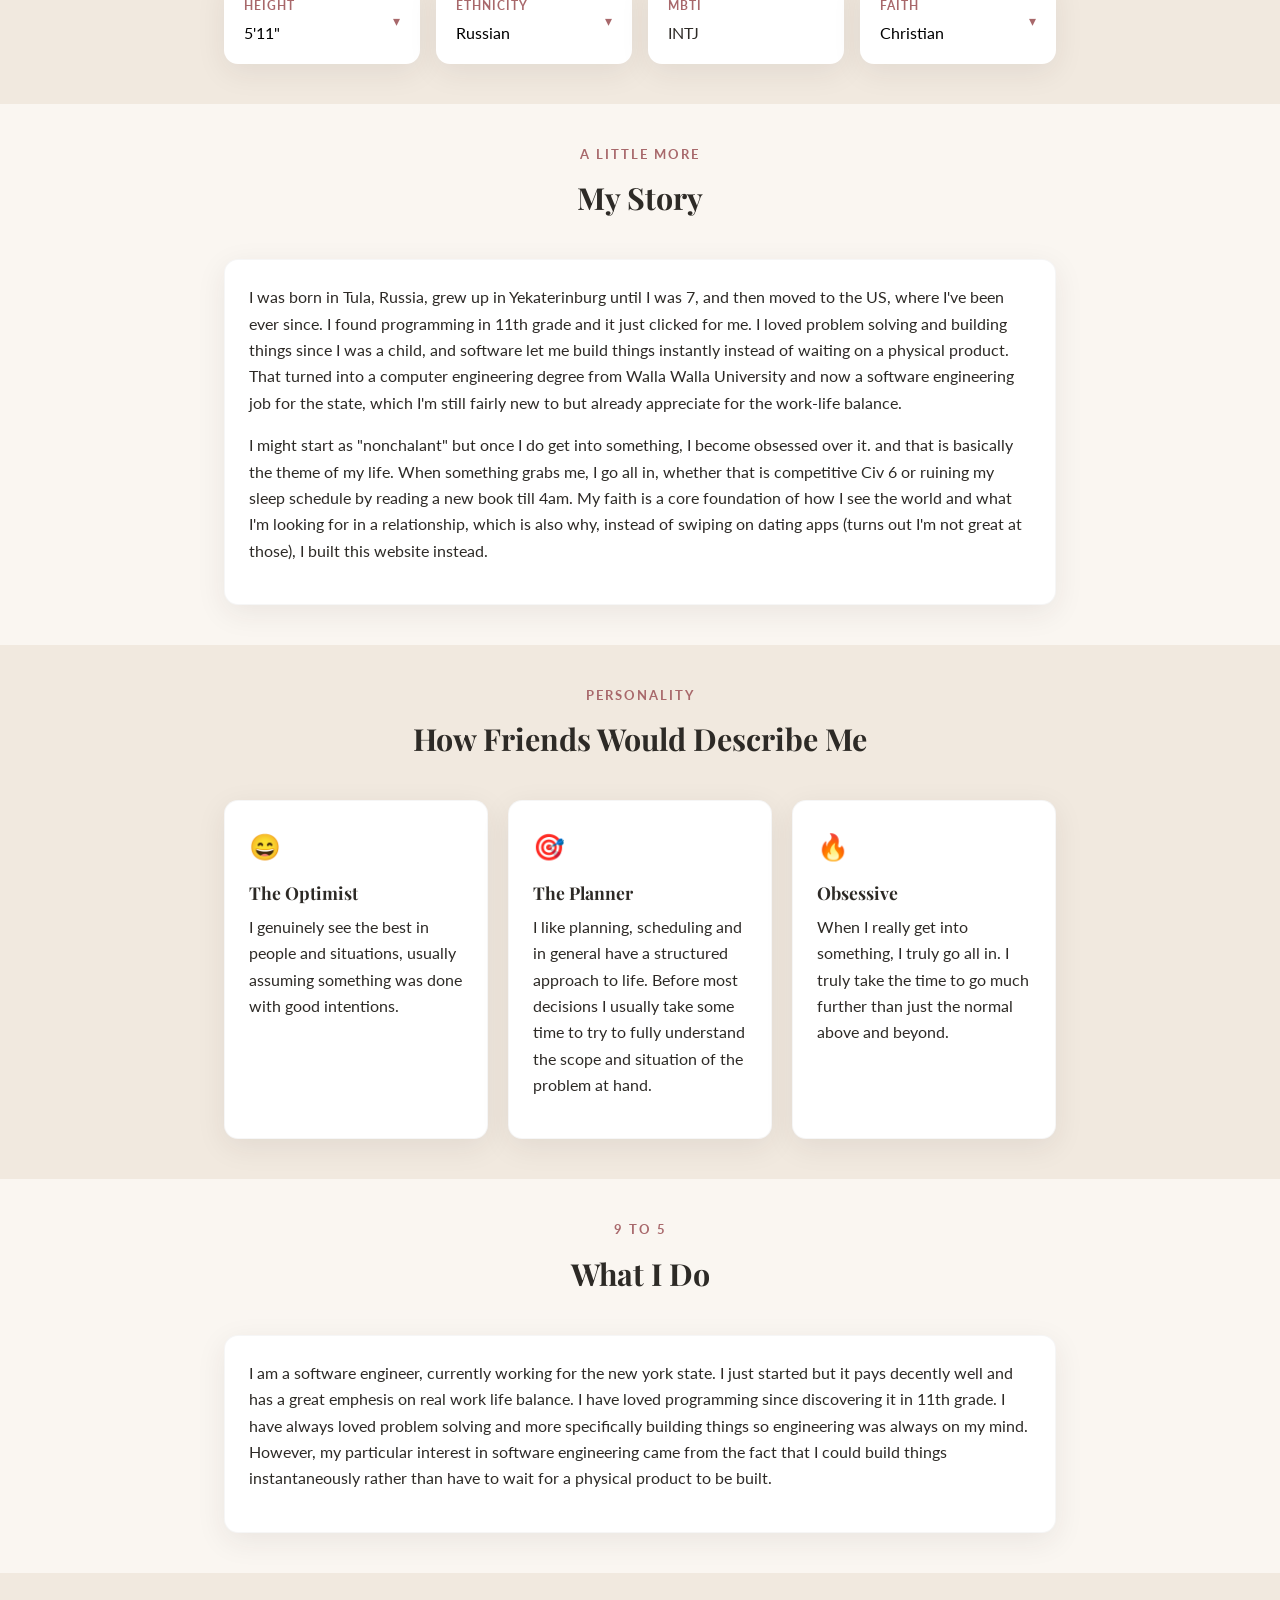
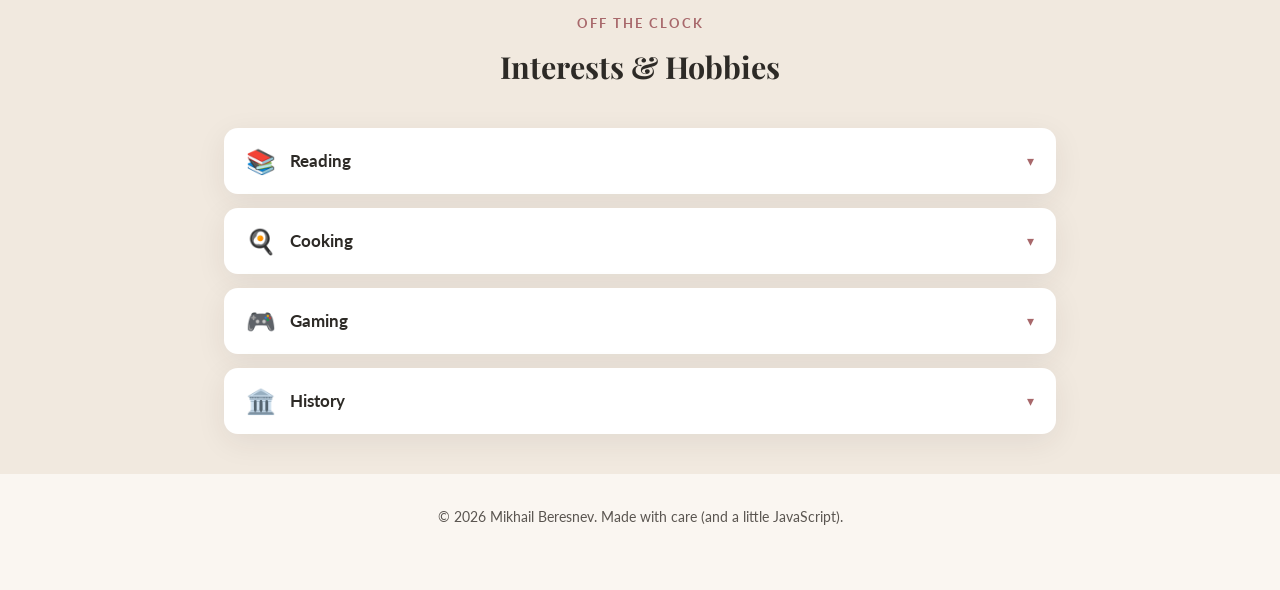
==== commit 40a455fc: "Update job description for clarity and brevity" ====
--- a/index.html
+++ b/index.html
@@ -160,8 +160,8 @@
             the US, where I've been ever since. I found programming in 11th grade and it just clicked for me. 
             I loved problem solving and building things since I was a child, and software let me build things instantly 
             instead of waiting on a physical product. That turned into a computer engineering
-            degree from Walla Walla University and now a software engineering job at the NY Comptroller's
-            Office, which I'm still fairly new to but already appreciate for the work-life balance.
+            degree from Walla Walla University and now a software engineering job for the state, 
+            which I'm still fairly new to but already appreciate for the work-life balance.
           </p>
           <p>
             I might start as "nonchalant" but once I do get into something, I become obsessed over it. and that is 
@@ -213,7 +213,7 @@
         </div>
         <div class="card reveal">
           <p>
-            I am a software engineer, currently working for the new york comptrollers office. 
+            I am a software engineer, currently working for the new york state. 
             I just started but it pays decently well and has a great emphesis on real work life balance. 
             I have loved programming since discovering it in 11th grade. I have always loved problem solving and
             more specifically building things so engineering was always on my mind. However, my particular interest
